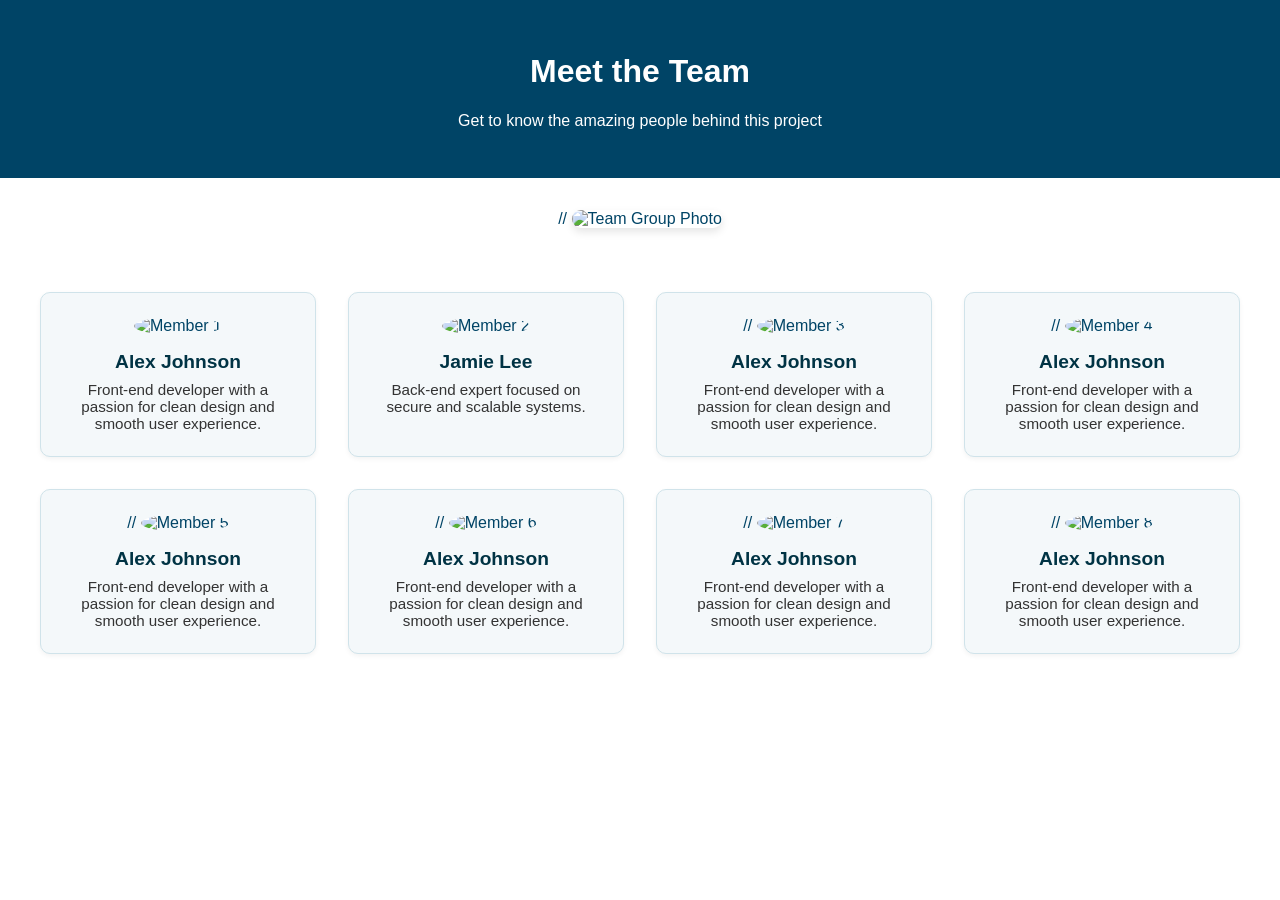
==== abouttheteam.html @ 4af8bb19 "Create abouttheteam.html" ====
<!DOCTYPE html>
<html lang="en">
<head>
  <meta charset="UTF-8" />
  <meta name="viewport" content="width=device-width, initial-scale=1.0" />
  <title>Meet the Team</title>
  <style>
    body {
      margin: 0;
      font-family: 'Segoe UI', sans-serif;
      background-color: white;
      color: #004466;
    }

    header {
      background-color: #004466;
      color: white;
      padding: 2rem;
      text-align: center;
    }

    .team-photo {
      text-align: center;
      margin: 2rem auto;
    }

    .team-photo img {
      max-width: 90%;
      border-radius: 10px;
      box-shadow: 0 4px 8px rgba(0,0,0,0.1);
    }

    .team-grid {
      display: grid;
      grid-template-columns: repeat(auto-fit, minmax(250px, 1fr));
      gap: 2rem;
      padding: 2rem;
      max-width: 1200px;
      margin: 0 auto;
    }

    .member-card {
      background-color: #f4f8fa;
      border: 1px solid #d0e3ea;
      border-radius: 10px;
      padding: 1.5rem;
      text-align: center;
      box-shadow: 0 2px 5px rgba(0,0,0,0.05);
      transition: transform 0.2s;
    }

    .member-card:hover {
      transform: translateY(-5px);
    }

    .member-card img {
      width: 100px;
      height: 100px;
      object-fit: cover;
      border-radius: 50%;
      margin-bottom: 1rem;
    }

    .member-name {
      font-size: 1.2rem;
      font-weight: bold;
      margin-bottom: 0.5rem;
      color: #003344;
    }

    .member-bio {
      font-size: 0.95rem;
      color: #333;
    }

    @media (max-width: 600px) {
      .member-card {
        padding: 1rem;
      }
    }
  </style>
</head>
<body>

  <header>
    <h1>Meet the Team</h1>
    <p>Get to know the amazing people behind this project</p>
  </header>

  <section class="team-photo">
    <!-- Replace with actual group photo -->
    // <img src="images/team-photo.jpg" alt="Team Group Photo">
  </section>

  <section class="team-grid">
    <div class="member-card">
      <img src="images/member1.jpg" alt="Member 1">
      <div class="member-name">Alex Johnson</div>
      <div class="member-bio">Front-end developer with a passion for clean design and smooth user experience.</div>
    </div>

    <div class="member-card">
      <img src="images/member2.jpg" alt="Member 2">
      <div class="member-name">Jamie Lee</div>
      <div class="member-bio">Back-end expert focused on secure and scalable systems.</div>
    </div>

    <div class="member-card">
      // <img src="images/member1.jpg" alt="Member 3">
      <div class="member-name">Alex Johnson</div>
      <div class="member-bio">Front-end developer with a passion for clean design and smooth user experience.</div>
    </div>

    <div class="member-card">
      // <img src="images/member1.jpg" alt="Member 4">
      <div class="member-name">Alex Johnson</div>
      <div class="member-bio">Front-end developer with a passion for clean design and smooth user experience.</div>
    </div>

    <div class="member-card">
      // <img src="images/member1.jpg" alt="Member 5">
      <div class="member-name">Alex Johnson</div>
      <div class="member-bio">Front-end developer with a passion for clean design and smooth user experience.</div>
    </div>

    <div class="member-card">
      // <img src="images/member1.jpg" alt="Member 6">
      <div class="member-name">Alex Johnson</div>
      <div class="member-bio">Front-end developer with a passion for clean design and smooth user experience.</div>
    </div>

    <div class="member-card">
      // <img src="images/member1.jpg" alt="Member 7">
      <div class="member-name">Alex Johnson</div>
      <div class="member-bio">Front-end developer with a passion for clean design and smooth user experience.</div>
    </div>

    <div class="member-card">
      // <img src="images/member1.jpg" alt="Member 8">
      <div class="member-name">Alex Johnson</div>
      <div class="member-bio">Front-end developer with a passion for clean design and smooth user experience.</div>
    </div>

  </section>

</body>
</html>
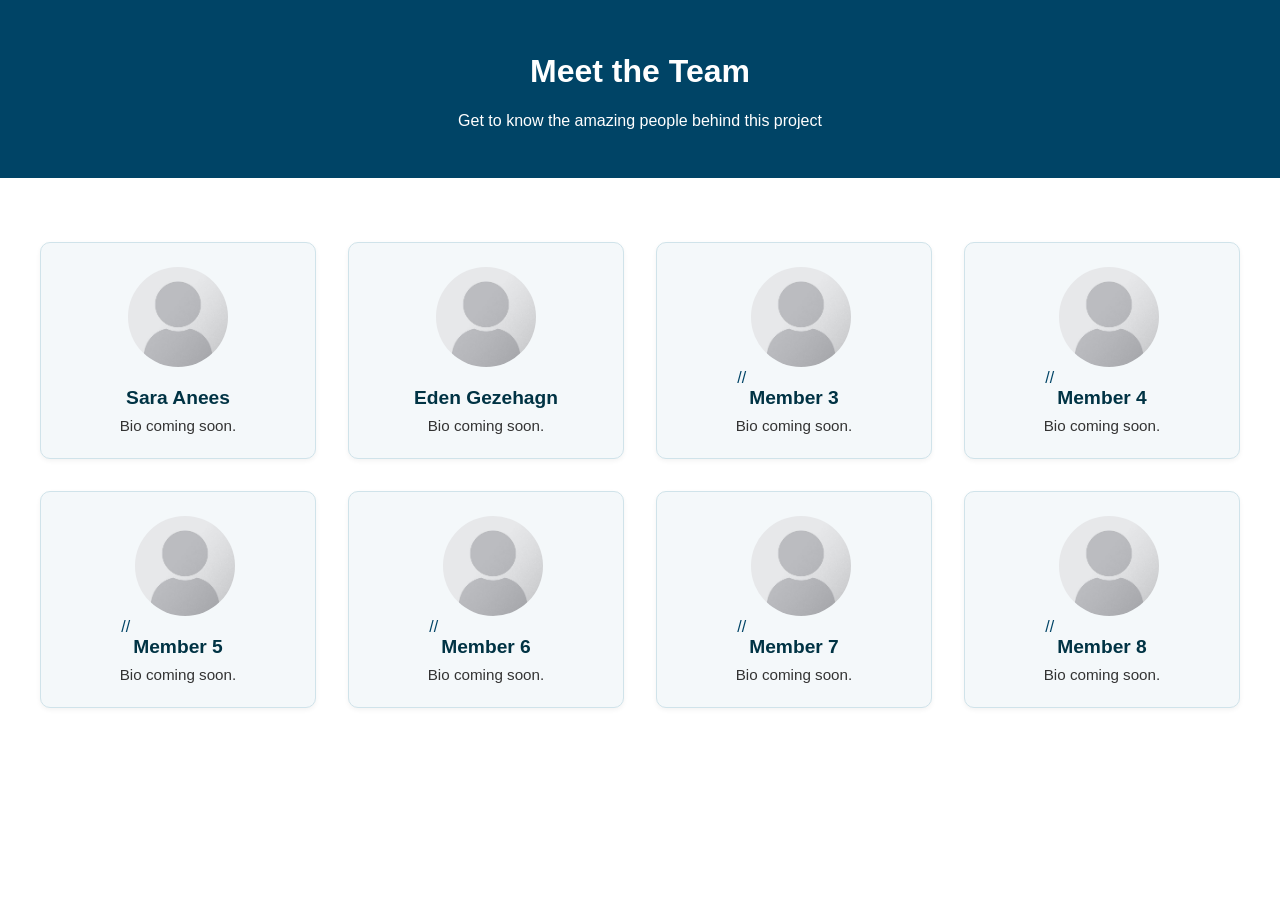
==== commit fb036b10: "Update abouttheteam.html" ====
--- a/abouttheteam.html
+++ b/abouttheteam.html
@@ -88,57 +88,57 @@
   </header>
 
   <section class="team-photo">
-    <!-- Replace with actual group photo -->
-    // <img src="images/team-photo.jpg" alt="Team Group Photo">
+    <!-- Replace with actual group photo
+    <img src="pictures/team-photo.jpg" alt="Team Group Photo"> -->
   </section>
 
   <section class="team-grid">
     <div class="member-card">
-      <img src="images/member1.jpg" alt="Member 1">
-      <div class="member-name">Alex Johnson</div>
-      <div class="member-bio">Front-end developer with a passion for clean design and smooth user experience.</div>
+      <img src="pictures/member1.jpg" alt="Member 1">
+      <div class="member-name">Sara Anees</div>
+      <div class="member-bio">Bio coming soon.</div>
     </div>
 
     <div class="member-card">
-      <img src="images/member2.jpg" alt="Member 2">
-      <div class="member-name">Jamie Lee</div>
-      <div class="member-bio">Back-end expert focused on secure and scalable systems.</div>
+      <img src="pictures/member2.jpg" alt="Member 2">
+      <div class="member-name">Eden Gezehagn</div>
+      <div class="member-bio">Bio coming soon.</div>
     </div>
 
     <div class="member-card">
-      // <img src="images/member1.jpg" alt="Member 3">
-      <div class="member-name">Alex Johnson</div>
-      <div class="member-bio">Front-end developer with a passion for clean design and smooth user experience.</div>
+      // <img src="pictures/member3.jpg" alt="Member 3">
+      <div class="member-name">Member 3</div>
+      <div class="member-bio">Bio coming soon.</div>
     </div>
 
     <div class="member-card">
-      // <img src="images/member1.jpg" alt="Member 4">
-      <div class="member-name">Alex Johnson</div>
-      <div class="member-bio">Front-end developer with a passion for clean design and smooth user experience.</div>
+      // <img src="pictures/member4.jpg" alt="Member 4">
+      <div class="member-name">Member 4</div>
+      <div class="member-bio">Bio coming soon.</div>
     </div>
 
     <div class="member-card">
-      // <img src="images/member1.jpg" alt="Member 5">
-      <div class="member-name">Alex Johnson</div>
-      <div class="member-bio">Front-end developer with a passion for clean design and smooth user experience.</div>
+      // <img src="pictures/member5.jpg" alt="Member 5">
+      <div class="member-name">Member 5</div>
+      <div class="member-bio">Bio coming soon.</div>
     </div>
 
     <div class="member-card">
-      // <img src="images/member1.jpg" alt="Member 6">
-      <div class="member-name">Alex Johnson</div>
-      <div class="member-bio">Front-end developer with a passion for clean design and smooth user experience.</div>
+      // <img src="pictures/member6.jpg" alt="Member 6">
+      <div class="member-name">Member 6</div>
+      <div class="member-bio">Bio coming soon.</div>
     </div>
 
     <div class="member-card">
-      // <img src="images/member1.jpg" alt="Member 7">
-      <div class="member-name">Alex Johnson</div>
-      <div class="member-bio">Front-end developer with a passion for clean design and smooth user experience.</div>
+      // <img src="pictures/member7.jpg" alt="Member 7">
+      <div class="member-name">Member 7</div>
+      <div class="member-bio">Bio coming soon.</div>
     </div>
 
     <div class="member-card">
-      // <img src="images/member1.jpg" alt="Member 8">
-      <div class="member-name">Alex Johnson</div>
-      <div class="member-bio">Front-end developer with a passion for clean design and smooth user experience.</div>
+      // <img src="pictures/member8.jpg" alt="Member 8">
+      <div class="member-name">Member 8</div>
+      <div class="member-bio">Bio coming soon.</div>
     </div>
 
   </section>
